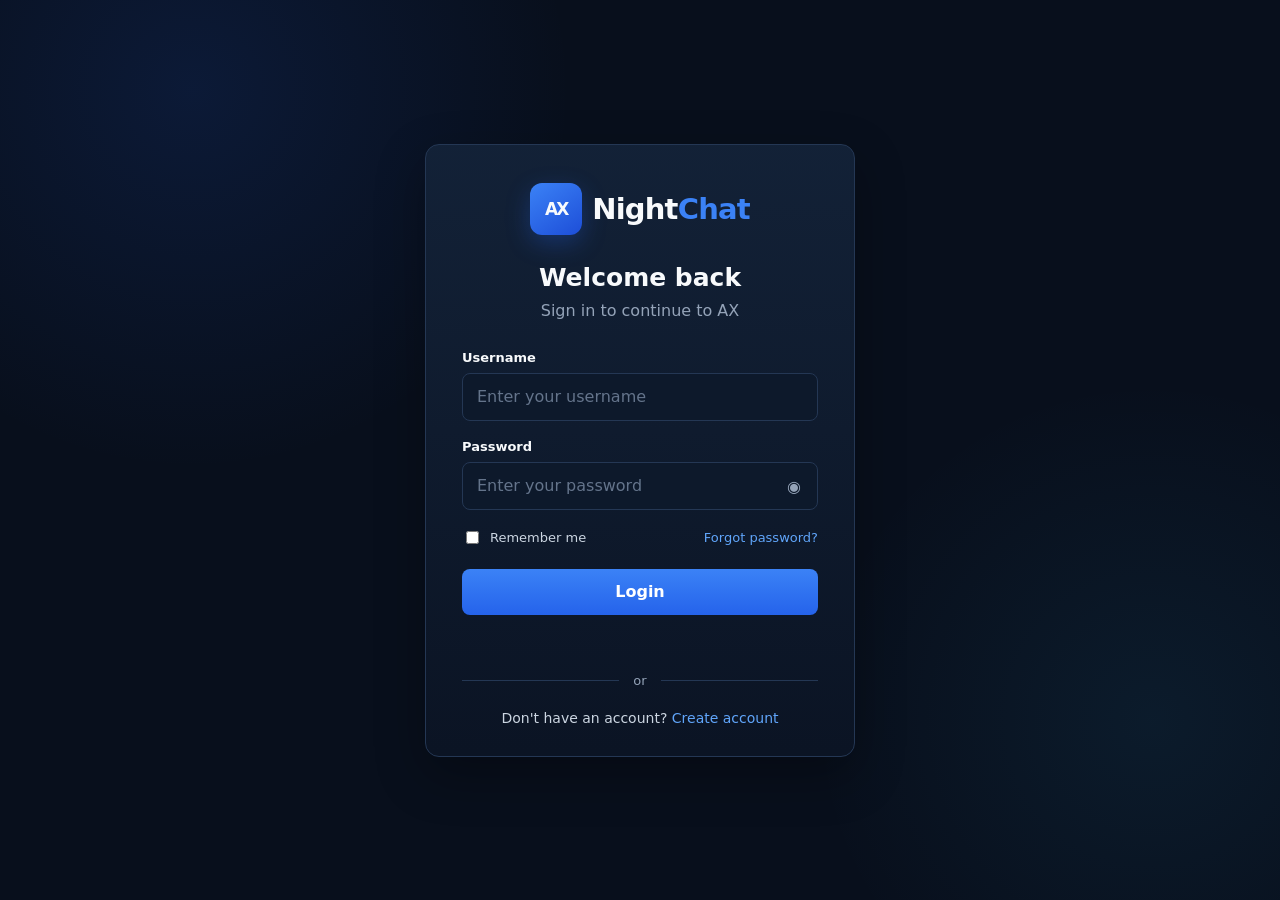
==== fe_pj001/pages/home.html @ f63a2fe0 "fe structure" ====
<!doctype html><html lang="en"><head><meta charset="UTF-8"><meta name="viewport" content="width=device-width,initial-scale=1"><title>Chats - AX</title><link rel="stylesheet" href="../css/global.css"><link rel="stylesheet" href="../css/home.css"></head><body data-protected="true"><div class="app-shell"><aside class="sidebar"><div class="brand"><div class="brand-mark">AX</div><div class="brand-name">Night<span>Chat</span></div></div><div class="profile-mini"><div class="profile-mini-row"><div class="avatar" data-user-initial>R</div><div><div class="profile-mini-name" data-user-name>Revanth</div><div class="profile-mini-status">Online <span class="online-dot"></span></div></div></div></div><nav class="nav"><a class="nav-link active" href="home.html"><span class="nav-icon">▣</span><span>Chats</span></a><a class="nav-link" href="profile.html"><span class="nav-icon">♙</span><span>Profile</span></a><a class="nav-link" href="settings.html"><span class="nav-icon">⚙</span><span>Settings</span></a></nav><button class="logout" data-logout><span>⇥</span> <span>Logout</span></button></aside><main class="workspace"><section class="conversations"><header class="panel-header"><h2>Chats</h2><button class="new-chat" type="button">＋ New Chat</button></header><div class="search-box"><input type="search" placeholder="⌕  Search conversations..."></div><div class="conversation-list"><div class="conversation active"><div class="avatar" style="background:#2563eb">A</div><div class="conversation-info"><div class="conversation-top"><span class="conversation-name">Alice</span><span class="conversation-time">10:30 AM</span></div><div class="conversation-preview">Hey! How are you?</div></div></div><div class="conversation"><div class="avatar" style="background:#16a34a">B</div><div class="conversation-info"><div class="conversation-top"><span class="conversation-name">Bob</span><span class="conversation-time">Yesterday</span></div><div class="conversation-preview">Let's catch up later</div></div></div><div class="conversation"><div class="avatar" style="background:#f59e0b">C</div><div class="conversation-info"><div class="conversation-top"><span class="conversation-name">Charlie</span><span class="conversation-time">Monday</span></div><div class="conversation-preview">Thanks!</div></div></div><div class="conversation"><div class="avatar" style="background:#7c3aed">D</div><div class="conversation-info"><div class="conversation-top"><span class="conversation-name">David</span><span class="conversation-time">Sunday</span></div><div class="conversation-preview">See you soon</div></div></div></div></section><section class="chat"><header class="chat-header"><div class="chat-user"><div class="avatar" style="background:#2563eb">A</div><div><div class="chat-user-name">Alice</div><div class="chat-user-status">Online <span class="online-dot"></span></div></div></div><div class="chat-actions"><button class="icon-button">⌕</button><button class="icon-button">ⓘ</button></div></header><div class="messages" id="messages"><div class="bubble-row"><div class="bubble"><div class="bubble-text">Hey Revanth!</div><div class="bubble-time">10:28 AM</div></div></div><div class="bubble-row me"><div class="bubble"><div class="bubble-text">Hi Alice! 👋</div><div class="bubble-time">10:29 AM ✓✓</div></div></div><div class="bubble-row"><div class="bubble"><div class="bubble-text">How are you doing?</div><div class="bubble-time">10:30 AM</div></div></div><div class="bubble-row me"><div class="bubble"><div class="bubble-text">I'm good, thanks! How about you?</div><div class="bubble-time">10:30 AM ✓✓</div></div></div><div class="bubble-row"><div class="bubble"><div class="bubble-text">Doing great! 🙂</div><div class="bubble-time">10:30 AM</div></div></div></div><form class="composer" id="messageForm"><button class="icon-button" type="button">📎</button><input class="composer-input" id="composerInput" placeholder="Type a message..." autocomplete="off"><button class="send-button" type="submit">➤</button></form></section></main></div><script src="../js/config.js"></script><script src="../js/api.js"></script><script src="../js/main.js"></script><script src="../js/home.js"></script></body></html>
---- fe_pj001/css/global.css ----
:root{--bg:#080f1c;--bg2:#0b1424;--surface:#0f1b2d;--surface2:#132238;--surface3:#182943;--border:#243754;--blue:#2563eb;--blue2:#3b82f6;--cyan:#38bdf8;--text:#f8fafc;--text2:#cbd5e1;--muted:#94a3b8;--success:#22c55e;--danger:#ef4444;--radius:14px;--shadow:0 18px 50px rgba(0,0,0,.3)}*{box-sizing:border-box}html,body{margin:0;min-height:100%}body{font-family:Inter,ui-sans-serif,system-ui,-apple-system,"Segoe UI",sans-serif;color:var(--text);background:radial-gradient(circle at 15% 10%,rgba(37,99,235,.13),transparent 28%),radial-gradient(circle at 90% 80%,rgba(56,189,248,.07),transparent 25%),var(--bg)}button,input{font:inherit}button{cursor:pointer}a{color:#60a5fa;text-decoration:none}a:hover{color:#93c5fd}.page-center{min-height:100vh;display:grid;place-items:center;padding:32px 16px}.card{background:linear-gradient(180deg,rgba(19,34,56,.96),rgba(11,20,36,.98));border:1px solid var(--border);border-radius:var(--radius);box-shadow:var(--shadow)}.button{width:100%;min-height:46px;border:0;border-radius:8px;background:linear-gradient(180deg,var(--blue2),var(--blue));color:#fff;font-weight:700;transition:.15s}.button:hover{filter:brightness(1.08);transform:translateY(-1px)}.button:disabled{opacity:.55;cursor:not-allowed;transform:none}.message{min-height:22px;margin:14px 0 0;font-size:14px}.message.success{color:var(--success)}.message.error{color:#fca5a5}.message.info{color:var(--muted)}.brand{display:flex;align-items:center;gap:10px;font-weight:800}.brand-mark{width:42px;height:42px;display:grid;place-items:center;border-radius:12px;background:linear-gradient(145deg,#3b82f6,#1d4ed8);box-shadow:0 8px 25px rgba(37,99,235,.3);font-size:17px;letter-spacing:-2px}.brand-name{font-size:25px;letter-spacing:-.8px}.brand-name span{color:var(--blue2)}.hidden{display:none!important}@media(max-width:700px){.page-center{padding:20px 12px}}
---- fe_pj001/css/home.css ----
.app-shell{min-height:100vh;display:grid;grid-template-columns:164px 1fr}.sidebar{background:rgba(7,15,28,.94);border-right:1px solid var(--border);padding:18px 10px;display:flex;flex-direction:column}.sidebar .brand{padding:0 8px 24px}.sidebar .brand-mark{width:31px;height:31px;border-radius:9px;font-size:12px}.sidebar .brand-name{font-size:19px}.profile-mini{padding:10px 8px 18px;border-bottom:1px solid rgba(36,55,84,.6);margin-bottom:16px}.profile-mini-row{display:flex;align-items:center;gap:9px}.profile-mini-name{font-size:13px;font-weight:700}.profile-mini-status{color:var(--muted);font-size:11px;margin-top:2px}.avatar{width:38px;height:38px;border-radius:50%;display:grid;place-items:center;background:#334155;font-weight:800}.online-dot{display:inline-block;width:7px;height:7px;border-radius:50%;background:var(--success);margin-left:4px}.nav{display:grid;gap:5px}.nav-link{display:flex;align-items:center;gap:10px;padding:11px 12px;border-radius:8px;color:var(--text2);font-size:14px}.nav-link:hover{background:rgba(37,99,235,.12);color:#fff}.nav-link.active{background:linear-gradient(90deg,#1749ba,#1742a5);color:#fff}.nav-icon{width:20px;text-align:center}.logout{margin-top:auto;border:0;background:transparent;color:var(--text2);padding:11px 12px;text-align:left;border-radius:8px}.logout:hover{background:rgba(239,68,68,.1);color:#fecaca}.workspace{min-width:0;display:grid;grid-template-columns:270px 1fr}.conversations{border-right:1px solid var(--border);background:rgba(9,18,32,.86)}.panel-header{height:61px;display:flex;align-items:center;justify-content:space-between;padding:0 16px;border-bottom:1px solid var(--border)}.panel-header h2{font-size:16px;margin:0}.new-chat{border:0;border-radius:6px;background:var(--blue);color:#fff;padding:9px 12px;font-weight:700}.search-box{padding:13px;border-bottom:1px solid rgba(36,55,84,.7)}.search-box input{width:100%;height:38px;border:1px solid var(--border);border-radius:7px;background:#0c182a;color:#fff;padding:0 11px;outline:0}.conversation-list{padding:7px}.conversation{display:flex;gap:10px;padding:11px 9px;border-radius:8px}.conversation:hover,.conversation.active{background:rgba(37,99,235,.12)}.conversation-info{min-width:0;flex:1}.conversation-top{display:flex;justify-content:space-between;gap:8px}.conversation-name{font-size:13px;font-weight:700}.conversation-time{color:var(--muted);font-size:10px}.conversation-preview{color:var(--muted);font-size:11px;white-space:nowrap;overflow:hidden;text-overflow:ellipsis;margin-top:4px}.chat{min-width:0;display:grid;grid-template-rows:61px 1fr 72px;background:#07101d}.chat-header{border-bottom:1px solid var(--border);display:flex;align-items:center;justify-content:space-between;padding:0 18px}.chat-user{display:flex;gap:10px;align-items:center}.chat-user-name{font-weight:700;font-size:14px}.chat-user-status{color:var(--muted);font-size:11px;margin-top:2px}.chat-actions{display:flex;gap:5px}.icon-button{width:38px;height:38px;border:0;border-radius:8px;background:transparent;color:var(--text2);font-size:18px}.icon-button:hover{background:var(--surface2);color:#fff}.messages{padding:24px;overflow:auto;display:flex;flex-direction:column;gap:14px}.bubble-row{display:flex}.bubble-row.me{justify-content:flex-end}.bubble{max-width:min(70%,470px);padding:10px 13px;border-radius:9px;background:#111e31;border:1px solid rgba(36,55,84,.6)}.me .bubble{background:linear-gradient(145deg,#1d5be0,#174bc2);border-color:#2f68df}.bubble-text{font-size:13px;line-height:1.45}.bubble-time{font-size:9px;color:#9fb0c6;margin-top:5px;text-align:right}.composer{border-top:1px solid var(--border);padding:13px 16px;display:flex;gap:9px;align-items:center}.composer-input{flex:1;height:44px;border:1px solid var(--border);border-radius:8px;background:#0d1a2d;color:#fff;padding:0 13px;outline:0}.send-button{width:44px;height:44px;border:0;border-radius:8px;background:var(--blue);color:#fff;font-size:18px}@media(max-width:900px){.app-shell{grid-template-columns:72px 1fr}.sidebar .brand-name,.profile-mini,.nav-link span,.logout span{display:none}.sidebar .brand{justify-content:center}.nav-link,.logout{justify-content:center}.workspace{grid-template-columns:230px 1fr}}@media(max-width:650px){.app-shell{display:block}.sidebar{height:58px;position:fixed;bottom:0;left:0;right:0;z-index:10;flex-direction:row;align-items:center;border-right:0;border-top:1px solid var(--border);padding:6px 10px}.sidebar .brand,.profile-mini,.logout{display:none}.nav{width:100%;grid-template-columns:repeat(3,1fr)}.nav-link{justify-content:center;padding:9px}.workspace{display:block;padding-bottom:58px}.conversations{display:none}.chat{min-height:calc(100vh - 58px)}.bubble{max-width:82%}}
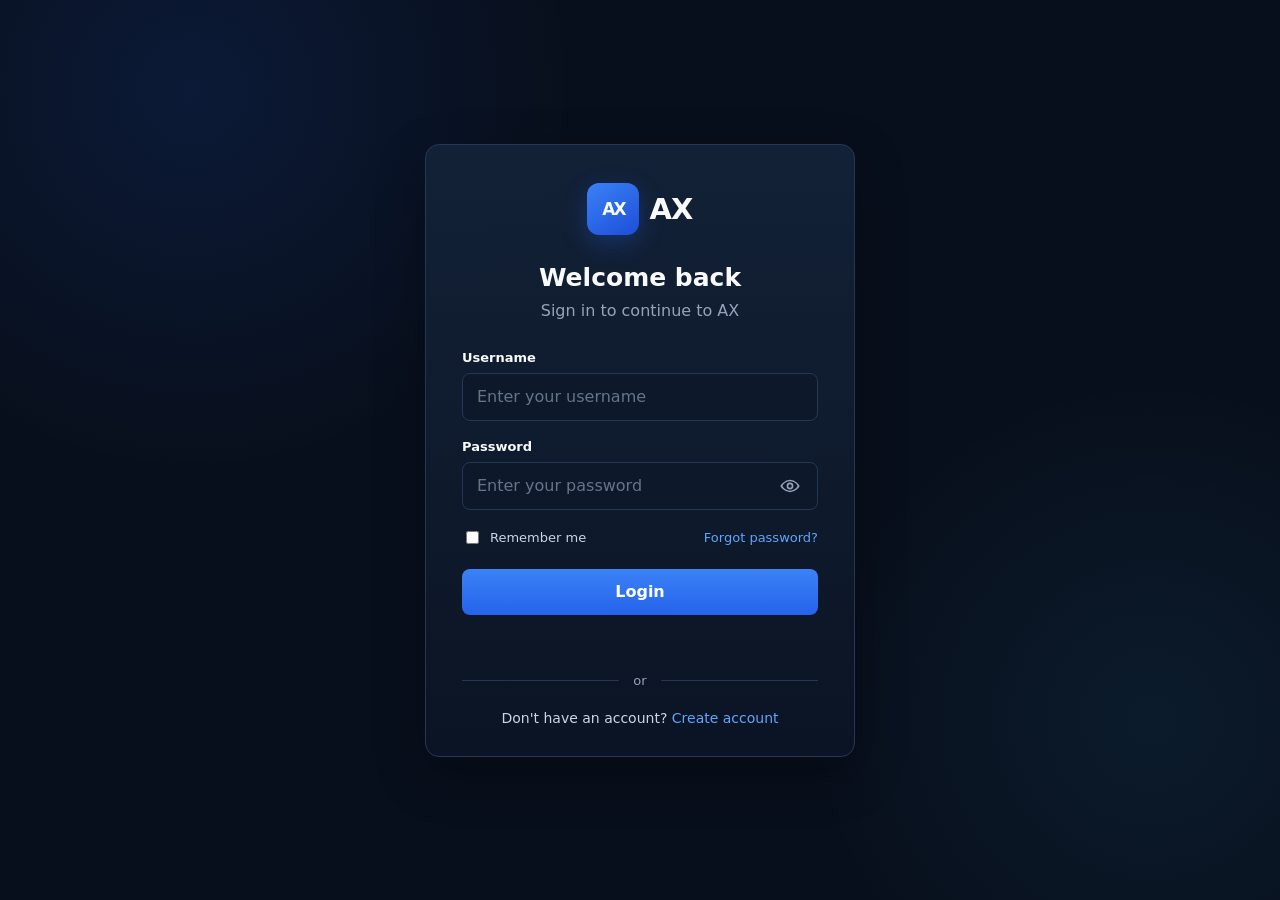
==== commit 224dd2bb: "passwerd eye fix" ====
--- a/fe_pj001/pages/home.html
+++ b/fe_pj001/pages/home.html
@@ -1 +1 @@
-<!doctype html><html lang="en"><head><meta charset="UTF-8"><meta name="viewport" content="width=device-width,initial-scale=1"><title>Chats - AX</title><link rel="stylesheet" href="../css/global.css"><link rel="stylesheet" href="../css/home.css"></head><body data-protected="true"><div class="app-shell"><aside class="sidebar"><div class="brand"><div class="brand-mark">AX</div><div class="brand-name">Night<span>Chat</span></div></div><div class="profile-mini"><div class="profile-mini-row"><div class="avatar" data-user-initial>R</div><div><div class="profile-mini-name" data-user-name>Revanth</div><div class="profile-mini-status">Online <span class="online-dot"></span></div></div></div></div><nav class="nav"><a class="nav-link active" href="home.html"><span class="nav-icon">▣</span><span>Chats</span></a><a class="nav-link" href="profile.html"><span class="nav-icon">♙</span><span>Profile</span></a><a class="nav-link" href="settings.html"><span class="nav-icon">⚙</span><span>Settings</span></a></nav><button class="logout" data-logout><span>⇥</span> <span>Logout</span></button></aside><main class="workspace"><section class="conversations"><header class="panel-header"><h2>Chats</h2><button class="new-chat" type="button">＋ New Chat</button></header><div class="search-box"><input type="search" placeholder="⌕  Search conversations..."></div><div class="conversation-list"><div class="conversation active"><div class="avatar" style="background:#2563eb">A</div><div class="conversation-info"><div class="conversation-top"><span class="conversation-name">Alice</span><span class="conversation-time">10:30 AM</span></div><div class="conversation-preview">Hey! How are you?</div></div></div><div class="conversation"><div class="avatar" style="background:#16a34a">B</div><div class="conversation-info"><div class="conversation-top"><span class="conversation-name">Bob</span><span class="conversation-time">Yesterday</span></div><div class="conversation-preview">Let's catch up later</div></div></div><div class="conversation"><div class="avatar" style="background:#f59e0b">C</div><div class="conversation-info"><div class="conversation-top"><span class="conversation-name">Charlie</span><span class="conversation-time">Monday</span></div><div class="conversation-preview">Thanks!</div></div></div><div class="conversation"><div class="avatar" style="background:#7c3aed">D</div><div class="conversation-info"><div class="conversation-top"><span class="conversation-name">David</span><span class="conversation-time">Sunday</span></div><div class="conversation-preview">See you soon</div></div></div></div></section><section class="chat"><header class="chat-header"><div class="chat-user"><div class="avatar" style="background:#2563eb">A</div><div><div class="chat-user-name">Alice</div><div class="chat-user-status">Online <span class="online-dot"></span></div></div></div><div class="chat-actions"><button class="icon-button">⌕</button><button class="icon-button">ⓘ</button></div></header><div class="messages" id="messages"><div class="bubble-row"><div class="bubble"><div class="bubble-text">Hey Revanth!</div><div class="bubble-time">10:28 AM</div></div></div><div class="bubble-row me"><div class="bubble"><div class="bubble-text">Hi Alice! 👋</div><div class="bubble-time">10:29 AM ✓✓</div></div></div><div class="bubble-row"><div class="bubble"><div class="bubble-text">How are you doing?</div><div class="bubble-time">10:30 AM</div></div></div><div class="bubble-row me"><div class="bubble"><div class="bubble-text">I'm good, thanks! How about you?</div><div class="bubble-time">10:30 AM ✓✓</div></div></div><div class="bubble-row"><div class="bubble"><div class="bubble-text">Doing great! 🙂</div><div class="bubble-time">10:30 AM</div></div></div></div><form class="composer" id="messageForm"><button class="icon-button" type="button">📎</button><input class="composer-input" id="composerInput" placeholder="Type a message..." autocomplete="off"><button class="send-button" type="submit">➤</button></form></section></main></div><script src="../js/config.js"></script><script src="../js/api.js"></script><script src="../js/main.js"></script><script src="../js/home.js"></script></body></html>
+<!doctype html><html lang="en"><head><meta charset="UTF-8"><meta name="viewport" content="width=device-width,initial-scale=1"><title>Chats - AX</title><link rel="stylesheet" href="../css/global.css"><link rel="stylesheet" href="../css/home.css"></head><body data-protected="true"><div class="app-shell"><aside class="sidebar"><div class="brand"><div class="brand-mark">AX</div><div class="brand-name">AX</div></div><div class="profile-mini"><div class="profile-mini-row"><div class="avatar" data-user-initial>R</div><div><div class="profile-mini-name" data-user-name>Revanth</div><div class="profile-mini-status">Online <span class="online-dot"></span></div></div></div></div><nav class="nav"><a class="nav-link active" href="home.html"><span class="nav-icon">▣</span><span>Chats</span></a><a class="nav-link" href="profile.html"><span class="nav-icon">♙</span><span>Profile</span></a><a class="nav-link" href="settings.html"><span class="nav-icon">⚙</span><span>Settings</span></a></nav><button class="logout" data-logout><span>⇥</span> <span>Logout</span></button></aside><main class="workspace"><section class="conversations"><header class="panel-header"><h2>Chats</h2><button class="new-chat" type="button">＋ New Chat</button></header><div class="search-box"><input type="search" placeholder="⌕  Search conversations..."></div><div class="conversation-list"><div class="conversation active"><div class="avatar" style="background:#2563eb">A</div><div class="conversation-info"><div class="conversation-top"><span class="conversation-name">Alice</span><span class="conversation-time">10:30 AM</span></div><div class="conversation-preview">Hey! How are you?</div></div></div><div class="conversation"><div class="avatar" style="background:#16a34a">B</div><div class="conversation-info"><div class="conversation-top"><span class="conversation-name">Bob</span><span class="conversation-time">Yesterday</span></div><div class="conversation-preview">Let's catch up later</div></div></div><div class="conversation"><div class="avatar" style="background:#f59e0b">C</div><div class="conversation-info"><div class="conversation-top"><span class="conversation-name">Charlie</span><span class="conversation-time">Monday</span></div><div class="conversation-preview">Thanks!</div></div></div><div class="conversation"><div class="avatar" style="background:#7c3aed">D</div><div class="conversation-info"><div class="conversation-top"><span class="conversation-name">David</span><span class="conversation-time">Sunday</span></div><div class="conversation-preview">See you soon</div></div></div></div></section><section class="chat"><header class="chat-header"><div class="chat-user"><div class="avatar" style="background:#2563eb">A</div><div><div class="chat-user-name">Alice</div><div class="chat-user-status">Online <span class="online-dot"></span></div></div></div><div class="chat-actions"><button class="icon-button">⌕</button><button class="icon-button">ⓘ</button></div></header><div class="messages" id="messages"><div class="bubble-row"><div class="bubble"><div class="bubble-text">Hey Revanth!</div><div class="bubble-time">10:28 AM</div></div></div><div class="bubble-row me"><div class="bubble"><div class="bubble-text">Hi Alice! 👋</div><div class="bubble-time">10:29 AM ✓✓</div></div></div><div class="bubble-row"><div class="bubble"><div class="bubble-text">How are you doing?</div><div class="bubble-time">10:30 AM</div></div></div><div class="bubble-row me"><div class="bubble"><div class="bubble-text">I'm good, thanks! How about you?</div><div class="bubble-time">10:30 AM ✓✓</div></div></div><div class="bubble-row"><div class="bubble"><div class="bubble-text">Doing great! 🙂</div><div class="bubble-time">10:30 AM</div></div></div></div><form class="composer" id="messageForm"><button class="icon-button" type="button">📎</button><input class="composer-input" id="composerInput" placeholder="Type a message..." autocomplete="off"><button class="send-button" type="submit">➤</button></form></section></main></div><script src="../js/config.js"></script><script src="../js/api.js"></script><script src="../js/main.js"></script><script src="../js/home.js"></script></body></html>
